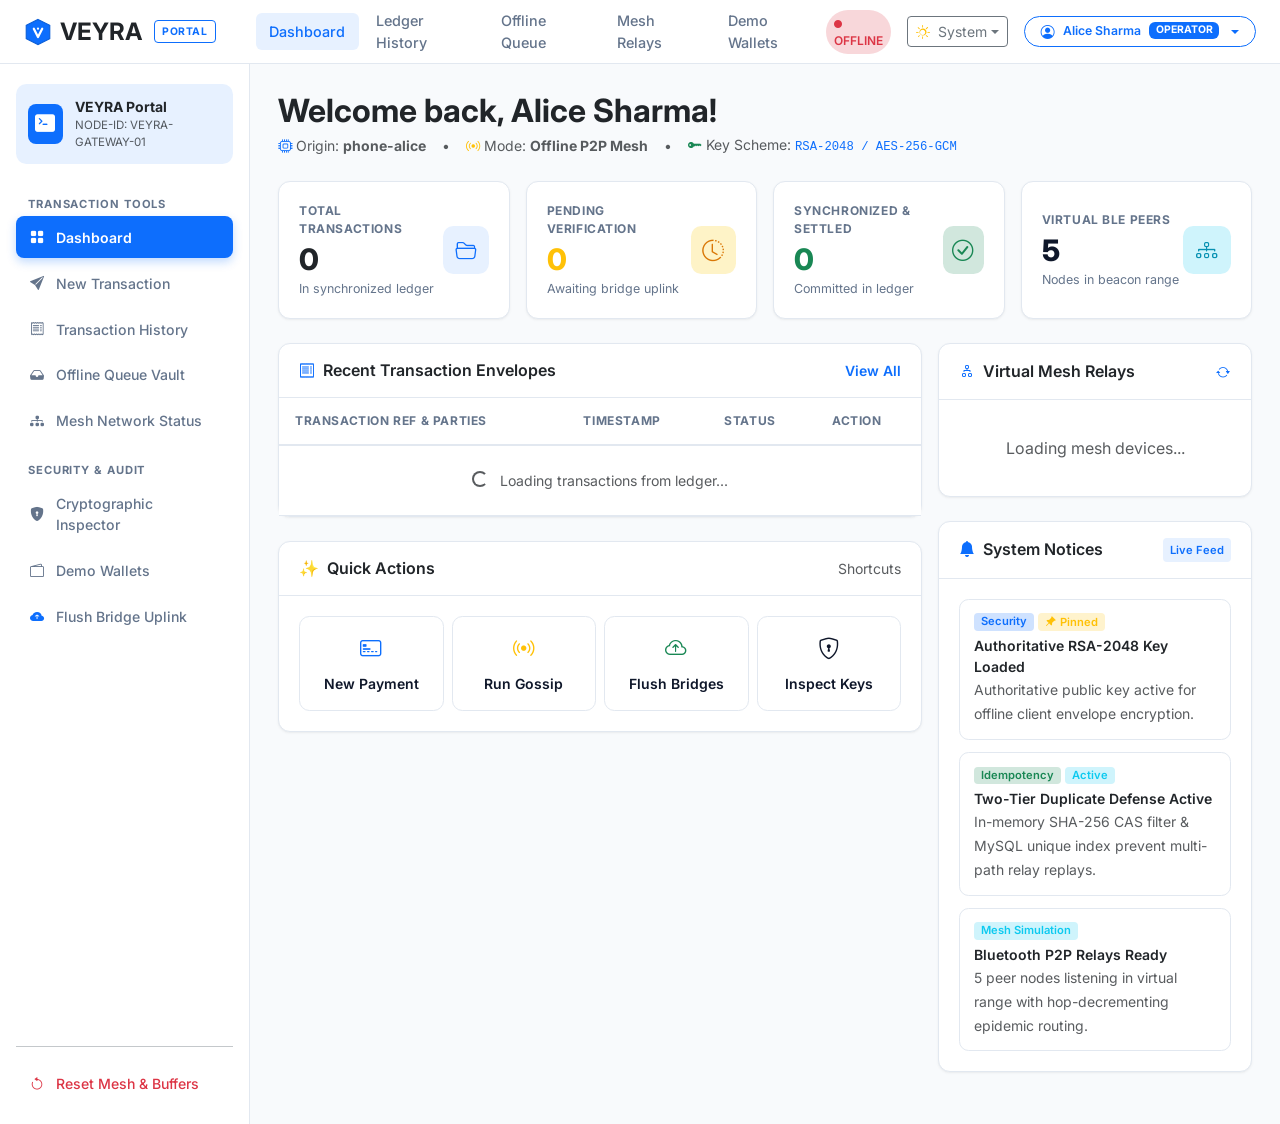
==== backend-php/public/index.html @ b0665f52 "refactor: remove extensive code comments across backend services and models" ====
<!DOCTYPE html>
<html lang="en" data-bs-theme="light">
<head>
  <meta charset="UTF-8">
  <meta name="viewport" content="width=device-width, initial-scale=1.0">
  <title>VEYRA — Secure Transactions. Resilient Networks.</title>
  <meta name="description" content="Offline-capable transaction messaging, Bluetooth Low Energy mesh routing, and cryptographic verification dashboard.">

  
  <link rel="preconnect" href="https://fonts.googleapis.com">
  <link rel="preconnect" href="https://fonts.gstatic.com" crossorigin>
  <link href="https://fonts.googleapis.com/css2?family=Inter:wght@400;500;600;700;800&family=JetBrains+Mono:wght@400;500;600&display=swap" rel="stylesheet">

  
  <link href="https://cdn.jsdelivr.net/npm/bootstrap@5.3.3/dist/css/bootstrap.min.css" rel="stylesheet">
  <link rel="stylesheet" href="https://cdn.jsdelivr.net/npm/bootstrap-icons@1.11.3/font/bootstrap-icons.min.css">

  
  <link rel="stylesheet" href="css/dashboard.css">
</head>
<body>

  <header class="veyra-navbar">
    <div class="d-flex align-items-center gap-3">
      
      <button class="btn btn-sm btn-outline-secondary d-lg-none" id="sidebarToggleBtn" aria-label="Toggle navigation">
        <i class="bi bi-list fs-5"></i>
      </button>

      
      <a class="navbar-brand d-flex align-items-center gap-2 text-decoration-none" href="#" onclick="VeyraApp.switchView('dashboard'); return false;">
        <svg width="28" height="28" viewBox="0 0 100 100" fill="none" xmlns="http://www.w3.org/2000/svg">
          <polygon points="50,5 92,26 92,74 50,95 8,74 8,26" fill="#0d6efd" stroke="#0b5ed7" stroke-width="4"/>
          <path d="M35 38L50 68L65 38" stroke="#ffffff" stroke-width="8" stroke-linecap="round" stroke-linejoin="round"/>
          <circle cx="50" cy="38" r="4" fill="#ffffff"/>
        </svg>
        <span class="fs-4 fw-bold text-body tracking-tight">VEYRA</span>
        <span class="brand-portal-badge ms-1">PORTAL</span>
      </a>

      
      <nav class="d-none d-md-flex align-items-center gap-1 ms-4">
        <a href="#" class="veyra-nav-link active" data-view-target="dashboard">Dashboard</a>
        <a href="#" class="veyra-nav-link" data-view-target="transactions">Ledger History</a>
        <a href="#" class="veyra-nav-link" data-view-target="queue">Offline Queue</a>
        <a href="#" class="veyra-nav-link" data-view-target="mesh">Mesh Relays</a>
        <a href="#" class="veyra-nav-link" data-view-target="wallets">Demo Wallets</a>
      </nav>
    </div>

    
    <div class="d-flex align-items-center gap-3">
      <span id="topbarHealthBadge" class="badge-soft-success px-2 py-1 rounded-pill small">
        <i class="bi bi-circle-fill me-1" style="font-size:0.5rem"></i> HEALTHY
      </span>

      
      <div class="dropdown">
        <button class="btn btn-sm btn-outline-secondary dropdown-toggle d-flex align-items-center" type="button" id="themeDropdownBtn" data-bs-toggle="dropdown" aria-expanded="false">
          <i class="bi bi-circle-half me-2" id="themeCurrentIcon"></i>
          <span id="themeCurrentText">Theme</span>
        </button>
        <ul class="dropdown-menu dropdown-menu-end shadow-sm" aria-labelledby="themeDropdownBtn">
          <li>
            <button class="dropdown-item d-flex align-items-center justify-content-between" data-theme-value="light">
              <span><i class="bi bi-sun-fill text-warning me-2"></i>Light</span>
              <i class="bi bi-check2 theme-check d-none text-primary"></i>
            </button>
          </li>
          <li>
            <button class="dropdown-item d-flex align-items-center justify-content-between" data-theme-value="dark">
              <span><i class="bi bi-moon-stars-fill text-primary me-2"></i>Dark</span>
              <i class="bi bi-check2 theme-check d-none text-primary"></i>
            </button>
          </li>
          <li>
            <button class="dropdown-item d-flex align-items-center justify-content-between" data-theme-value="system">
              <span><i class="bi bi-circle-half text-secondary me-2"></i>System</span>
              <i class="bi bi-check2 theme-check d-none text-primary"></i>
            </button>
          </li>
        </ul>
      </div>

      
      <div class="dropdown">
        <button class="btn btn-sm btn-outline-primary dropdown-toggle d-flex align-items-center gap-2 rounded-pill px-3 py-1" type="button" id="operatorDropdownBtn" data-bs-toggle="dropdown" aria-expanded="false">
          <i class="bi bi-person-circle"></i>
          <span class="fw-semibold small">Alice Sharma</span>
          <span class="badge bg-primary text-white" style="font-size:0.65rem">OPERATOR</span>
        </button>
        <ul class="dropdown-menu dropdown-menu-end shadow-sm" aria-labelledby="operatorDropdownBtn">
          <li><h6 class="dropdown-header">Active Terminal</h6></li>
          <li><span class="dropdown-item-text small text-muted font-monospace">Node: phone-alice</span></li>
          <li><span class="dropdown-item-text small text-muted">VPA: alice@demo</span></li>
          <li><hr class="dropdown-divider"></li>
          <li><a class="dropdown-item" href="#" data-view-target="wallets"><i class="bi bi-wallet2 me-2"></i>Manage Wallets</a></li>
          <li><a class="dropdown-item" href="#" data-view-target="crypto"><i class="bi bi-shield-check me-2"></i>Key Infrastructure</a></li>
        </ul>
      </div>
    </div>
  </header>

  
  <div class="sidebar-backdrop" id="sidebarBackdrop"></div>

  
  <div class="d-flex flex-grow-1">

    <aside class="veyra-sidebar" id="veyraSidebar">
      <div>
        
        <div class="sidebar-profile-widget">
          <div class="sidebar-profile-icon">
            <i class="bi bi-terminal-fill"></i>
          </div>
          <div>
            <div class="fw-bold text-body small">VEYRA Portal</div>
            <div class="text-muted" style="font-size: 0.72rem;">NODE-ID: VEYRA-GATEWAY-01</div>
          </div>
        </div>

        
        <div class="sidebar-heading">TRANSACTION TOOLS</div>
        <ul class="sidebar-menu">
          <li class="sidebar-item">
            <a href="#" class="sidebar-link active" data-view-target="dashboard">
              <i class="bi bi-grid-fill"></i> Dashboard
            </a>
          </li>
          <li class="sidebar-item">
            <a href="#" class="sidebar-link" data-bs-toggle="modal" data-bs-target="#newTransactionModal">
              <i class="bi bi-send-fill"></i> New Transaction
            </a>
          </li>
          <li class="sidebar-item">
            <a href="#" class="sidebar-link" data-view-target="transactions">
              <i class="bi bi-receipt"></i> Transaction History
            </a>
          </li>
          <li class="sidebar-item">
            <a href="#" class="sidebar-link" data-view-target="queue">
              <i class="bi bi-inbox-fill"></i> Offline Queue Vault
            </a>
          </li>
          <li class="sidebar-item">
            <a href="#" class="sidebar-link" data-view-target="mesh">
              <i class="bi bi-diagram-3-fill"></i> Mesh Network Status
            </a>
          </li>
        </ul>

        
        <div class="sidebar-heading">SECURITY &amp; AUDIT</div>
        <ul class="sidebar-menu">
          <li class="sidebar-item">
            <a href="#" class="sidebar-link" data-view-target="crypto">
              <i class="bi bi-shield-lock-fill"></i> Cryptographic Inspector
            </a>
          </li>
          <li class="sidebar-item">
            <a href="#" class="sidebar-link" data-view-target="wallets">
              <i class="bi bi-wallet2"></i> Demo Wallets
            </a>
          </li>
          <li class="sidebar-item">
            <a href="#" class="sidebar-link" onclick="VeyraApp.triggerBridgeSync(); return false;">
              <i class="bi bi-cloud-arrow-up-fill text-primary"></i> Flush Bridge Uplink
            </a>
          </li>
        </ul>
      </div>

      
      <div class="pt-3 border-top border-secondary-subtle">
        <a href="#" class="sidebar-link text-danger" id="sidebarResetMesh">
          <i class="bi bi-arrow-counterclockwise text-danger"></i> Reset Mesh &amp; Buffers
        </a>
      </div>
    </aside>

    <main class="veyra-main-content">

      <div class="view-pane" id="view-dashboard">

        
        <div class="mb-4">
          <h2 class="fw-bold tracking-tight mb-1 text-body">Welcome back, Alice Sharma!</h2>
          <div class="d-flex flex-wrap align-items-center gap-3 text-muted small">
            <span><i class="bi bi-cpu text-primary me-1"></i>Origin: <strong>phone-alice</strong></span>
            <span>&bull;</span>
            <span><i class="bi bi-broadcast text-warning me-1"></i>Mode: <strong>Offline P2P Mesh</strong></span>
            <span>&bull;</span>
            <span><i class="bi bi-key-fill text-success me-1"></i>Key Scheme: <code class="text-primary">RSA-2048 / AES-256-GCM</code></span>
          </div>
        </div>

        
        <div class="row g-3 mb-4">
          
          <div class="col-xl-3 col-sm-6">
            <div class="metric-card">
              <div>
                <div class="metric-label">TOTAL TRANSACTIONS</div>
                <div class="metric-value text-body" id="metricTotalTxs">0</div>
                <div class="metric-subtext">In synchronized ledger</div>
              </div>
              <div class="metric-icon-box icon-blue">
                <i class="bi bi-folder2-open"></i>
              </div>
            </div>
          </div>

          
          <div class="col-xl-3 col-sm-6">
            <div class="metric-card">
              <div>
                <div class="metric-label">PENDING VERIFICATION</div>
                <div class="metric-value text-warning" id="metricPendingTxs">0</div>
                <div class="metric-subtext">Awaiting bridge uplink</div>
              </div>
              <div class="metric-icon-box icon-amber">
                <i class="bi bi-clock-history"></i>
              </div>
            </div>
          </div>

          
          <div class="col-xl-3 col-sm-6">
            <div class="metric-card">
              <div>
                <div class="metric-label">SYNCHRONIZED &amp; SETTLED</div>
                <div class="metric-value text-success" id="metricSettledTxs">0</div>
                <div class="metric-subtext">Committed in ledger</div>
              </div>
              <div class="metric-icon-box icon-green">
                <i class="bi bi-check-circle"></i>
              </div>
            </div>
          </div>

          
          <div class="col-xl-3 col-sm-6">
            <div class="metric-card">
              <div>
                <div class="metric-label">VIRTUAL BLE PEERS</div>
                <div class="metric-value text-cyan" id="metricMeshPeers">5</div>
                <div class="metric-subtext">Nodes in beacon range</div>
              </div>
              <div class="metric-icon-box icon-cyan">
                <i class="bi bi-diagram-3"></i>
              </div>
            </div>
          </div>
        </div>

        
        <div class="row g-3">

          
          <div class="col-lg-8">
            
            <div class="card-veyra">
              <div class="card-veyra-header">
                <h5 class="card-veyra-title text-body">
                  <i class="bi bi-receipt text-primary"></i> Recent Transaction Envelopes
                </h5>
                <a href="#" class="small text-decoration-none fw-semibold" data-view-target="transactions">View All</a>
              </div>
              <div class="table-responsive">
                <table class="table table-veyra table-hover align-middle mb-0">
                  <thead>
                    <tr>
                      <th>TRANSACTION REF &amp; PARTIES</th>
                      <th>TIMESTAMP</th>
                      <th>STATUS</th>
                      <th>ACTION</th>
                    </tr>
                  </thead>
                  <tbody id="recentTransactionsBody">
                    <tr>
                      <td colspan="4" class="text-center text-muted py-4">
                        <span class="spinner-border spinner-border-sm me-2"></span> Loading transactions from ledger...
                      </td>
                    </tr>
                  </tbody>
                </table>
              </div>
            </div>

            
            <div class="card-veyra">
              <div class="card-veyra-header">
                <h5 class="card-veyra-title text-body">
                  <span class="text-warning">✨</span> Quick Actions
                </h5>
                <span class="text-muted small">Shortcuts</span>
              </div>
              <div class="card-veyra-body">
                <div class="row g-2">
                  <div class="col-6 col-sm-3">
                    <button class="action-shortcut-btn" id="actionNewPayment">
                      <i class="bi bi-credit-card-2-front text-primary"></i>
                      <span class="small fw-semibold">New Payment</span>
                    </button>
                  </div>
                  <div class="col-6 col-sm-3">
                    <button class="action-shortcut-btn" id="actionRunGossip">
                      <i class="bi bi-broadcast text-warning"></i>
                      <span class="small fw-semibold">Run Gossip</span>
                    </button>
                  </div>
                  <div class="col-6 col-sm-3">
                    <button class="action-shortcut-btn" id="actionFlushBridges">
                      <i class="bi bi-cloud-arrow-up text-success"></i>
                      <span class="small fw-semibold">Flush Bridges</span>
                    </button>
                  </div>
                  <div class="col-6 col-sm-3">
                    <button class="action-shortcut-btn" id="actionInspectKeys">
                      <i class="bi bi-shield-lock text-cyan"></i>
                      <span class="small fw-semibold">Inspect Keys</span>
                    </button>
                  </div>
                </div>
              </div>
            </div>
          </div>

          
          <div class="col-lg-4">
            
            <div class="card-veyra">
              <div class="card-veyra-header">
                <h5 class="card-veyra-title text-body">
                  <i class="bi bi-diagram-2 text-primary"></i> Virtual Mesh Relays
                </h5>
                <button class="btn btn-sm btn-link text-decoration-none p-0" onclick="VeyraApp.loadMesh()">
                  <i class="bi bi-arrow-repeat"></i>
                </button>
              </div>
              <div class="card-veyra-body" id="meshNodesContainer">
                <div class="text-center text-muted py-3">Loading mesh devices...</div>
              </div>
            </div>

            
            <div class="card-veyra">
              <div class="card-veyra-header">
                <h5 class="card-veyra-title text-body">
                  <i class="bi bi-bell-fill text-primary"></i> System Notices
                </h5>
                <span class="badge-soft-primary notice-badge">Live Feed</span>
              </div>
              <div class="card-veyra-body">
                <div class="notice-item">
                  <div class="d-flex gap-1 mb-1">
                    <span class="badge bg-primary-subtle text-primary notice-badge">Security</span>
                    <span class="badge bg-warning-subtle text-warning notice-badge"><i class="bi bi-pin-angle-fill me-1"></i>Pinned</span>
                  </div>
                  <div class="fw-semibold small text-body">Authoritative RSA-2048 Key Loaded</div>
                  <small class="text-muted">Authoritative public key active for offline client envelope encryption.</small>
                </div>

                <div class="notice-item">
                  <div class="d-flex gap-1 mb-1">
                    <span class="badge bg-success-subtle text-success notice-badge">Idempotency</span>
                    <span class="badge bg-info-subtle text-info notice-badge">Active</span>
                  </div>
                  <div class="fw-semibold small text-body">Two-Tier Duplicate Defense Active</div>
                  <small class="text-muted">In-memory SHA-256 CAS filter &amp; MySQL unique index prevent multi-path relay replays.</small>
                </div>

                <div class="notice-item mb-0">
                  <div class="d-flex gap-1 mb-1">
                    <span class="badge bg-info-subtle text-info notice-badge">Mesh Simulation</span>
                  </div>
                  <div class="fw-semibold small text-body">Bluetooth P2P Relays Ready</div>
                  <small class="text-muted">5 peer nodes listening in virtual range with hop-decrementing epidemic routing.</small>
                </div>
              </div>
            </div>
          </div>

        </div>
      </div>

      <div class="view-pane d-none" id="view-transactions">
        <div class="d-flex justify-content-between align-items-center mb-4">
          <div>
            <h3 class="fw-bold text-body mb-1">Authoritative Transaction Ledger</h3>
            <p class="text-muted small mb-0">Persistent transaction records settled or queued via MySQL database.</p>
          </div>
          <button class="btn btn-sm btn-outline-primary" onclick="VeyraApp.loadTransactions()">
            <i class="bi bi-arrow-repeat me-1"></i> Refresh Ledger
          </button>
        </div>

        <div class="card-veyra">
          <div class="table-responsive">
            <table class="table table-veyra table-hover align-middle mb-0">
              <thead>
                <tr>
                  <th>REFERENCE</th>
                  <th>SENDER</th>
                  <th>BENEFICIARY</th>
                  <th>AMOUNT</th>
                  <th>STATUS</th>
                  <th>HOP COUNT</th>
                  <th>TIMESTAMP</th>
                  <th>DETAILS</th>
                </tr>
              </thead>
              <tbody id="fullTransactionsBody">
                <tr><td colspan="8" class="text-center text-muted py-4">Loading ledger transactions...</td></tr>
              </tbody>
            </table>
          </div>
        </div>
      </div>

      <div class="view-pane d-none" id="view-queue">
        <div class="d-flex justify-content-between align-items-center mb-4">
          <div>
            <h3 class="fw-bold text-body mb-1">Store-and-Forward Outbox Vault</h3>
            <p class="text-muted small mb-0">Encrypted payment envelopes buffered locally awaiting bridge connectivity.</p>
          </div>
          <button class="btn btn-sm btn-primary" onclick="VeyraApp.triggerBridgeSync()">
            <i class="bi bi-cloud-arrow-up-fill me-1"></i> Flush Queue to Bridge
          </button>
        </div>

        <div class="card-veyra">
          <div class="card-veyra-body">
            <div class="table-responsive">
              <table class="table table-veyra table-hover align-middle mb-0">
                <thead>
                  <tr>
                    <th>PACKET ID</th>
                    <th>COUNTERPARTIES</th>
                    <th>AMOUNT</th>
                    <th>HOLDER NODE</th>
                    <th>REMAINING TTL</th>
                    <th>STATUS</th>
                  </tr>
                </thead>
                <tbody id="queueTableBody">
                  <tr><td colspan="6" class="text-center text-muted py-4">Loading offline queue...</td></tr>
                </tbody>
              </table>
            </div>
          </div>
        </div>
      </div>

      <div class="view-pane d-none" id="view-mesh">
        <div class="d-flex justify-content-between align-items-center mb-4">
          <div>
            <h3 class="fw-bold text-body mb-1">Bluetooth Low Energy Mesh Topology</h3>
            <p class="text-muted small mb-0">Simulated mobile peer nodes routing packets across localized ranges.</p>
          </div>
          <div class="d-flex gap-2">
            <button class="btn btn-sm btn-primary" onclick="VeyraApp.triggerGossip()">
              <i class="bi bi-broadcast me-1"></i> Advance Gossip Round
            </button>
            <button class="btn btn-sm btn-outline-danger" onclick="VeyraApp.triggerBridgeSync()">
              <i class="bi bi-cloud-arrow-up me-1"></i> Bridge Flush
            </button>
          </div>
        </div>

        <div class="row g-3">
          <div class="col-md-4">
            <div class="card-veyra p-3">
              <div class="d-flex align-items-center gap-2 mb-2">
                <i class="bi bi-phone text-primary fs-4"></i>
                <div>
                  <h6 class="mb-0 fw-bold">phone-alice (Origin)</h6>
                  <small class="text-muted">Status: Offline Sender Node</small>
                </div>
              </div>
              <div class="small text-muted">Holds initial composed transactions. Battery: 94%.</div>
            </div>
          </div>

          <div class="col-md-4">
            <div class="card-veyra p-3">
              <div class="d-flex align-items-center gap-2 mb-2">
                <i class="bi bi-phone text-warning fs-4"></i>
                <div>
                  <h6 class="mb-0 fw-bold">phone-stranger (Relays 1-3)</h6>
                  <small class="text-muted">Status: P2P Hop Carriers</small>
                </div>
              </div>
              <div class="small text-muted">Carries opaque AES-GCM ciphertext without key access.</div>
            </div>
          </div>

          <div class="col-md-4">
            <div class="card-veyra p-3 border-primary">
              <div class="d-flex align-items-center gap-2 mb-2">
                <i class="bi bi-router-fill text-success fs-4"></i>
                <div>
                  <h6 class="mb-0 fw-bold">phone-bridge (Gateway)</h6>
                  <small class="text-success"><i class="bi bi-wifi me-1"></i>4G Uplink Connected</small>
                </div>
              </div>
              <div class="small text-muted">Uploads buffered packets to PHP API / Java verifier.</div>
            </div>
          </div>
        </div>
      </div>

      <div class="view-pane d-none" id="view-wallets">
        <div class="d-flex justify-content-between align-items-center mb-4">
          <div>
            <h3 class="fw-bold text-body mb-1">Synthetic Demo Wallets</h3>
            <p class="text-muted small mb-0">Persistent account balances synchronized between MySQL and Java memory.</p>
          </div>
          <button class="btn btn-sm btn-outline-primary" onclick="VeyraApp.loadAccounts()">
            <i class="bi bi-arrow-repeat me-1"></i> Refresh Balances
          </button>
        </div>

        <div class="card-veyra">
          <div class="table-responsive">
            <table class="table table-veyra table-hover align-middle mb-0">
              <thead>
                <tr>
                  <th>PARTICIPANT</th>
                  <th>VPA ADDRESS</th>
                  <th>ACCOUNT NUMBER</th>
                  <th>AVAILABLE BALANCE</th>
                  <th>WALLET STATUS</th>
                  <th>VERSION (LOCK)</th>
                </tr>
              </thead>
              <tbody id="walletsTableBody">
                <tr><td colspan="6" class="text-center text-muted py-4">Loading accounts...</td></tr>
              </tbody>
            </table>
          </div>
        </div>
      </div>

      <div class="view-pane d-none" id="view-crypto">
        <div class="mb-4">
          <h3 class="fw-bold text-body mb-1">Cryptographic &amp; Idempotency Architecture</h3>
          <p class="text-muted small mb-0">Public Key Infrastructure (PKI) and authenticated tamper-detection verification.</p>
        </div>

        <div class="row g-3">
          <div class="col-lg-6">
            <div class="card-veyra">
              <div class="card-veyra-header">
                <h5 class="card-veyra-title text-body"><i class="bi bi-key-fill text-warning"></i> Authoritative RSA-2048 Public Key</h5>
              </div>
              <div class="card-veyra-body">
                <p class="text-muted small">
                  The server's RSA-2048 public key is provided to offline mobile clients to wrap the ephemeral AES-256 session key.
                </p>
                <div class="code-preview" id="cryptoPublicKeyDisplay" style="max-height: 180px; overflow-y: auto;">
                  Loading public key PEM...
                </div>
              </div>
            </div>
          </div>

          <div class="col-lg-6">
            <div class="card-veyra">
              <div class="card-veyra-header">
                <h5 class="card-veyra-title text-body"><i class="bi bi-shield-x text-danger"></i> MITM Tamper Detection Test</h5>
              </div>
              <div class="card-veyra-body">
                <p class="text-muted small">
                  Test the AES-256-GCM authenticated cipher. If an intermediary adversary flips a bit in the mesh, the GCM auth tag check throws a TagMismatch exception.
                </p>
                <button class="btn btn-outline-danger w-100" id="btnTamperTest">
                  <i class="bi bi-radioactive me-2"></i>Simulate Man-in-the-Middle Bit Flip
                </button>
                <div id="tamperResultBox" class="d-none"></div>
              </div>
            </div>
          </div>
        </div>
      </div>

    </main>
  </div>

  
  <div class="toast-container position-fixed bottom-0 end-0 p-3" id="toastContainer" style="z-index: 1090;"></div>

  <div class="modal fade" id="newTransactionModal" tabindex="-1" aria-labelledby="newTransactionModalLabel" aria-hidden="true">
    <div class="modal-dialog modal-dialog-centered">
      <div class="modal-content card-veyra border-0">
        <div class="modal-header border-bottom border-secondary-subtle">
          <h5 class="modal-title fw-bold text-body" id="newTransactionModalLabel">
            <i class="bi bi-send text-primary me-2"></i>Compose Offline Transaction
          </h5>
          <button type="button" class="btn-close" data-bs-dismiss="modal" aria-label="Close"></button>
        </div>
        <form id="modalPaymentForm">
          <div class="modal-body">
            <div class="mb-3">
              <label class="form-label small fw-semibold" for="modalTxSender">Sender Wallet (Paying Device)</label>
              <select class="form-select" id="modalTxSender" required>
                <option value="">Loading demo accounts...</option>
              </select>
            </div>

            <div class="mb-3">
              <label class="form-label small fw-semibold" for="modalTxReceiver">Recipient Wallet (Beneficiary)</label>
              <select class="form-select" id="modalTxReceiver" required>
                <option value="">Loading demo accounts...</option>
              </select>
            </div>

            <div class="row g-2 mb-3">
              <div class="col-7">
                <label class="form-label small fw-semibold" for="modalTxAmount">Amount (₹ INR)</label>
                <div class="input-group">
                  <span class="input-group-text bg-body-tertiary">₹</span>
                  <input type="number" step="0.01" min="1" max="10000" class="form-control" id="modalTxAmount" placeholder="e.g. 250" required>
                </div>
              </div>
              <div class="col-5">
                <label class="form-label small fw-semibold" for="modalTxPin">PIN (Demo: 1234)</label>
                <input type="password" maxlength="6" class="form-control" id="modalTxPin" value="1234" required>
              </div>
            </div>

            <div class="mb-3">
              <label class="form-label small fw-semibold d-flex justify-content-between" for="txTtl">
                <span>Hop Budget (TTL):</span>
                <strong class="text-primary" id="txTtlDisplay">5 hops</strong>
              </label>
              <input type="range" class="form-range" id="txTtl" min="1" max="10" value="5">
            </div>

            <div class="alert alert-secondary py-2 small mb-0">
              <i class="bi bi-info-circle me-1 text-primary"></i>
              Payment will be sealed into an AES-256-GCM envelope and injected into virtual node <code>phone-alice</code>.
            </div>
          </div>
          <div class="modal-footer border-top border-secondary-subtle">
            <button type="button" class="btn btn-sm btn-secondary" data-bs-dismiss="modal">Cancel</button>
            <button type="submit" class="btn btn-sm btn-primary">
              <i class="bi bi-lock-fill me-1"></i> Sign, Encrypt &amp; Inject
            </button>
          </div>
        </form>
      </div>
    </div>
  </div>

  <div class="modal fade" id="txDetailsModal" tabindex="-1" aria-labelledby="txDetailsModalLabel" aria-hidden="true">
    <div class="modal-dialog modal-dialog-centered">
      <div class="modal-content card-veyra border-0">
        <div class="modal-header border-bottom border-secondary-subtle">
          <h5 class="modal-title fw-bold text-body" id="txDetailsModalLabel">
            <i class="bi bi-receipt-cutoff text-primary me-2"></i>Envelope Details
          </h5>
          <button type="button" class="btn-close" data-bs-dismiss="modal" aria-label="Close"></button>
        </div>
        <div class="modal-body small">
          <div class="d-flex justify-content-between mb-2">
            <span class="text-muted">Transaction Reference:</span>
            <strong class="font-monospace" id="dtlTxRef">--</strong>
          </div>
          <div class="d-flex justify-content-between mb-2">
            <span class="text-muted">Status:</span>
            <span id="dtlTxStatus">--</span>
          </div>
          <div class="d-flex justify-content-between mb-2">
            <span class="text-muted">Sender Wallet:</span>
            <span class="fw-semibold" id="dtlSender">--</span>
          </div>
          <div class="d-flex justify-content-between mb-2">
            <span class="text-muted">Recipient Wallet:</span>
            <span class="fw-semibold" id="dtlReceiver">--</span>
          </div>
          <div class="d-flex justify-content-between mb-2">
            <span class="text-muted">Amount:</span>
            <strong class="text-primary fs-6" id="dtlAmount">--</strong>
          </div>
          <hr class="my-2 border-secondary-subtle">
          <div class="mb-2">
            <span class="text-muted d-block mb-1">Pre-Decryption SHA-256 Hash:</span>
            <div class="code-preview p-2" id="dtlPacketHash">--</div>
          </div>
          <div class="d-flex justify-content-between mb-2">
            <span class="text-muted">Nonce:</span>
            <span class="font-monospace" id="dtlNonce">--</span>
          </div>
          <div class="d-flex justify-content-between mb-2">
            <span class="text-muted">Mesh Hops Recorded:</span>
            <span class="badge bg-secondary" id="dtlHopCount">--</span>
          </div>
          <div class="d-flex justify-content-between mb-2">
            <span class="text-muted">Ingestion Bridge:</span>
            <span id="dtlBridge">--</span>
          </div>
          <div class="d-flex justify-content-between mb-2">
            <span class="text-muted">Created Timestamp:</span>
            <span id="dtlCreated">--</span>
          </div>
          <div class="d-flex justify-content-between">
            <span class="text-muted">Settled Timestamp:</span>
            <span id="dtlSettled">--</span>
          </div>
        </div>
        <div class="modal-footer border-top border-secondary-subtle">
          <button type="button" class="btn btn-sm btn-secondary" data-bs-dismiss="modal">Close</button>
        </div>
      </div>
    </div>
  </div>

  
  <script src="https://cdn.jsdelivr.net/npm/bootstrap@5.3.3/dist/js/bootstrap.bundle.min.js"></script>
  
  <script src="js/theme.js"></script>
  <script src="js/api.js"></script>
  <script src="js/app.js"></script>
</body>
</html>
---- backend-php/public/css/dashboard.css ----
:root {
  --veyra-primary: #0d6efd;
  --veyra-primary-hover: #0b5ed7;
  --veyra-primary-subtle: #e7f1ff;
  --veyra-success: #198754;
  --veyra-success-subtle: #d1e7dd;
  --veyra-warning: #d97706;
  --veyra-warning-subtle: #fef3c7;
  --veyra-danger: #dc3545;
  --veyra-danger-subtle: #f8d7da;
  --veyra-info: #0891b2;
  --veyra-info-subtle: #cff4fc;

  --veyra-font-sans: 'Inter', -apple-system, BlinkMacSystemFont, "Segoe UI", Roboto, sans-serif;
  --veyra-font-mono: 'JetBrains Mono', SFMono-Regular, Menlo, Monaco, Consolas, monospace;

  --veyra-sidebar-width: 250px;
  --veyra-topbar-height: 64px;
}


[data-bs-theme="light"] {
  --veyra-body-bg: #f8fafc;
  --veyra-card-bg: #ffffff;
  --veyra-card-border: #e2e8f0;
  --veyra-text-main: #0f172a;
  --veyra-text-muted: #64748b;
  --veyra-sidebar-bg: #ffffff;
  --veyra-sidebar-border: #e2e8f0;
  --veyra-topbar-bg: #ffffff;
  --veyra-topbar-border: #e2e8f0;
  --veyra-card-shadow: 0 1px 3px 0 rgba(0, 0, 0, 0.05), 0 1px 2px -1px rgba(0, 0, 0, 0.05);
  --veyra-card-hover-shadow: 0 4px 6px -1px rgba(0, 0, 0, 0.07), 0 2px 4px -2px rgba(0, 0, 0, 0.05);
  --veyra-code-bg: #f1f5f9;
}


[data-bs-theme="dark"] {
  --veyra-body-bg: #0b132b;
  --veyra-card-bg: #1c2541;
  --veyra-card-border: #2e3a59;
  --veyra-text-main: #f8fafc;
  --veyra-text-muted: #94a3b8;
  --veyra-sidebar-bg: #111a33;
  --veyra-sidebar-border: #232f4e;
  --veyra-topbar-bg: #111a33;
  --veyra-topbar-border: #232f4e;
  --veyra-primary-subtle: rgba(13, 110, 253, 0.18);
  --veyra-success-subtle: rgba(25, 135, 84, 0.2);
  --veyra-warning-subtle: rgba(217, 119, 6, 0.2);
  --veyra-danger-subtle: rgba(220, 53, 69, 0.2);
  --veyra-info-subtle: rgba(8, 145, 178, 0.2);
  --veyra-card-shadow: 0 4px 6px -1px rgba(0, 0, 0, 0.3), 0 2px 4px -2px rgba(0, 0, 0, 0.2);
  --veyra-card-hover-shadow: 0 10px 15px -3px rgba(0, 0, 0, 0.4), 0 4px 6px -4px rgba(0, 0, 0, 0.3);
  --veyra-code-bg: #070c18;
}


body {
  font-family: var(--veyra-font-sans);
  background-color: var(--veyra-body-bg);
  color: var(--veyra-text-main);
  min-height: 100vh;
  margin: 0;
  display: flex;
  flex-direction: column;
  transition: background-color 0.2s ease, color 0.2s ease;
}


.veyra-navbar {
  height: var(--veyra-topbar-height);
  background-color: var(--veyra-topbar-bg);
  border-bottom: 1px solid var(--veyra-topbar-border);
  position: sticky;
  top: 0;
  z-index: 1020;
  padding: 0 1.5rem;
  display: flex;
  align-items: center;
  justify-content: space-between;
}

.brand-portal-badge {
  font-size: 0.65rem;
  font-weight: 700;
  letter-spacing: 0.05em;
  padding: 0.2rem 0.45rem;
  border-radius: 4px;
  color: var(--veyra-primary);
  border: 1px solid var(--veyra-primary);
  text-transform: uppercase;
}


.veyra-nav-link {
  color: var(--veyra-text-muted);
  font-size: 0.9rem;
  font-weight: 500;
  text-decoration: none;
  padding: 0.5rem 0.85rem;
  border-radius: 6px;
  transition: all 0.15s ease;
}

.veyra-nav-link:hover, .veyra-nav-link.active {
  color: var(--veyra-primary);
  background-color: var(--veyra-primary-subtle);
}


.veyra-sidebar {
  width: var(--veyra-sidebar-width);
  background-color: var(--veyra-sidebar-bg);
  border-right: 1px solid var(--veyra-sidebar-border);
  flex-shrink: 0;
  min-height: calc(100vh - var(--veyra-topbar-height));
  padding: 1.25rem 1rem;
  display: flex;
  flex-direction: column;
  justify-content: space-between;
}

.sidebar-profile-widget {
  display: flex;
  align-items: center;
  gap: 0.75rem;
  padding: 0.75rem;
  margin-bottom: 1.5rem;
  background-color: var(--veyra-primary-subtle);
  border-radius: 0.65rem;
}

.sidebar-profile-icon {
  width: 40px;
  height: 40px;
  border-radius: 0.5rem;
  background-color: var(--veyra-primary);
  color: #ffffff;
  display: flex;
  align-items: center;
  justify-content: center;
  font-size: 1.25rem;
}

.sidebar-heading {
  font-size: 0.7rem;
  font-weight: 700;
  text-transform: uppercase;
  letter-spacing: 0.08em;
  color: var(--veyra-text-muted);
  padding: 0.5rem 0.75rem 0.25rem;
  margin-top: 0.75rem;
}

.sidebar-menu {
  list-style: none;
  padding: 0;
  margin: 0;
}

.sidebar-item {
  margin-bottom: 0.25rem;
}

.sidebar-link {
  display: flex;
  align-items: center;
  gap: 0.75rem;
  padding: 0.65rem 0.85rem;
  font-size: 0.88rem;
  font-weight: 500;
  color: var(--veyra-text-muted);
  text-decoration: none;
  border-radius: 0.5rem;
  transition: all 0.15s ease;
}

.sidebar-link:hover {
  color: var(--veyra-text-main);
  background-color: rgba(148, 163, 184, 0.12);
}

.sidebar-link.active {
  color: #ffffff !important;
  background-color: var(--veyra-primary) !important;
  font-weight: 600;
  box-shadow: 0 4px 10px rgba(13, 110, 253, 0.25);
}

.sidebar-link.active i {
  color: #ffffff;
}


.veyra-main-content {
  flex-grow: 1;
  padding: 1.75rem;
  overflow-y: auto;
}


.card-veyra {
  background-color: var(--veyra-card-bg);
  border: 1px solid var(--veyra-card-border);
  border-radius: 0.75rem;
  box-shadow: var(--veyra-card-shadow);
  transition: box-shadow 0.2s ease, border-color 0.2s ease;
  margin-bottom: 1.5rem;
}

.card-veyra:hover {
  box-shadow: var(--veyra-card-hover-shadow);
}

.card-veyra-header {
  padding: 1rem 1.25rem;
  border-bottom: 1px solid var(--veyra-card-border);
  display: flex;
  align-items: center;
  justify-content: space-between;
}

.card-veyra-title {
  font-size: 1rem;
  font-weight: 600;
  margin: 0;
  display: flex;
  align-items: center;
  gap: 0.5rem;
}

.card-veyra-body {
  padding: 1.25rem;
}


.metric-card {
  background-color: var(--veyra-card-bg);
  border: 1px solid var(--veyra-card-border);
  border-radius: 0.75rem;
  box-shadow: var(--veyra-card-shadow);
  padding: 1.25rem;
  display: flex;
  align-items: center;
  justify-content: space-between;
  height: 100%;
}

.metric-label {
  font-size: 0.75rem;
  font-weight: 700;
  text-transform: uppercase;
  letter-spacing: 0.05em;
  color: var(--veyra-text-muted);
}

.metric-value {
  font-size: 1.85rem;
  font-weight: 800;
  line-height: 1.2;
  margin: 0.25rem 0 0.15rem;
  color: var(--veyra-text-main);
}

.metric-subtext {
  font-size: 0.78rem;
  color: var(--veyra-text-muted);
}

.metric-icon-box {
  width: 48px;
  height: 48px;
  border-radius: 0.65rem;
  display: flex;
  align-items: center;
  justify-content: center;
  font-size: 1.35rem;
}

.icon-blue { background-color: var(--veyra-primary-subtle); color: var(--veyra-primary); }
.icon-amber { background-color: var(--veyra-warning-subtle); color: var(--veyra-warning); }
.icon-green { background-color: var(--veyra-success-subtle); color: var(--veyra-success); }
.icon-cyan { background-color: var(--veyra-info-subtle); color: var(--veyra-info); }


.action-shortcut-btn {
  background-color: var(--veyra-card-bg);
  border: 1px solid var(--veyra-card-border);
  border-radius: 0.65rem;
  padding: 1rem 0.75rem;
  text-align: center;
  color: var(--veyra-text-main);
  text-decoration: none;
  display: flex;
  flex-direction: column;
  align-items: center;
  justify-content: center;
  gap: 0.5rem;
  transition: all 0.2s ease;
  width: 100%;
}

.action-shortcut-btn:hover {
  border-color: var(--veyra-primary);
  background-color: var(--veyra-primary-subtle);
  color: var(--veyra-primary);
  transform: translateY(-2px);
}

.action-shortcut-btn i {
  font-size: 1.35rem;
}


.badge-soft-success {
  background-color: var(--veyra-success-subtle);
  color: var(--veyra-success);
  font-weight: 600;
  font-size: 0.75rem;
  padding: 0.35rem 0.65rem;
  border-radius: 9999px;
}

.badge-soft-warning {
  background-color: var(--veyra-warning-subtle);
  color: var(--veyra-warning);
  font-weight: 600;
  font-size: 0.75rem;
  padding: 0.35rem 0.65rem;
  border-radius: 9999px;
}

.badge-soft-primary {
  background-color: var(--veyra-primary-subtle);
  color: var(--veyra-primary);
  font-weight: 600;
  font-size: 0.75rem;
  padding: 0.35rem 0.65rem;
  border-radius: 9999px;
}

.badge-soft-danger {
  background-color: var(--veyra-danger-subtle);
  color: var(--veyra-danger);
  font-weight: 600;
  font-size: 0.75rem;
  padding: 0.35rem 0.65rem;
  border-radius: 9999px;
}

.table-veyra th {
  font-size: 0.75rem;
  font-weight: 700;
  text-transform: uppercase;
  letter-spacing: 0.05em;
  color: var(--veyra-text-muted);
  border-bottom: 2px solid var(--veyra-card-border);
  padding: 0.85rem 1rem;
}

.table-veyra td {
  padding: 0.85rem 1rem;
  border-bottom: 1px solid var(--veyra-card-border);
  vertical-align: middle;
  font-size: 0.88rem;
}


.notice-item {
  padding: 0.85rem;
  border: 1px solid var(--veyra-card-border);
  border-radius: 0.6rem;
  margin-bottom: 0.75rem;
  transition: all 0.15s ease;
}

.notice-item:hover {
  background-color: rgba(148, 163, 184, 0.06);
}

.notice-badge {
  font-size: 0.7rem;
  font-weight: 600;
  padding: 0.2rem 0.45rem;
  border-radius: 4px;
}


.code-preview {
  font-family: var(--veyra-font-mono);
  background-color: var(--veyra-code-bg);
  border: 1px solid var(--veyra-card-border);
  border-radius: 0.5rem;
  padding: 0.75rem;
  font-size: 0.8rem;
  color: var(--veyra-primary);
  word-break: break-all;
}


@media (max-width: 991.98px) {
  .veyra-sidebar {
    position: fixed;
    top: var(--veyra-topbar-height);
    left: -100%;
    z-index: 1040;
    transition: left 0.25s ease;
    box-shadow: 0 10px 25px rgba(0, 0, 0, 0.25);
  }
  .veyra-sidebar.show {
    left: 0;
  }
  .sidebar-backdrop {
    display: none;
    position: fixed;
    top: var(--veyra-topbar-height);
    left: 0;
    right: 0;
    bottom: 0;
    background: rgba(0, 0, 0, 0.4);
    z-index: 1030;
  }
  .sidebar-backdrop.show {
    display: block;
  }
}
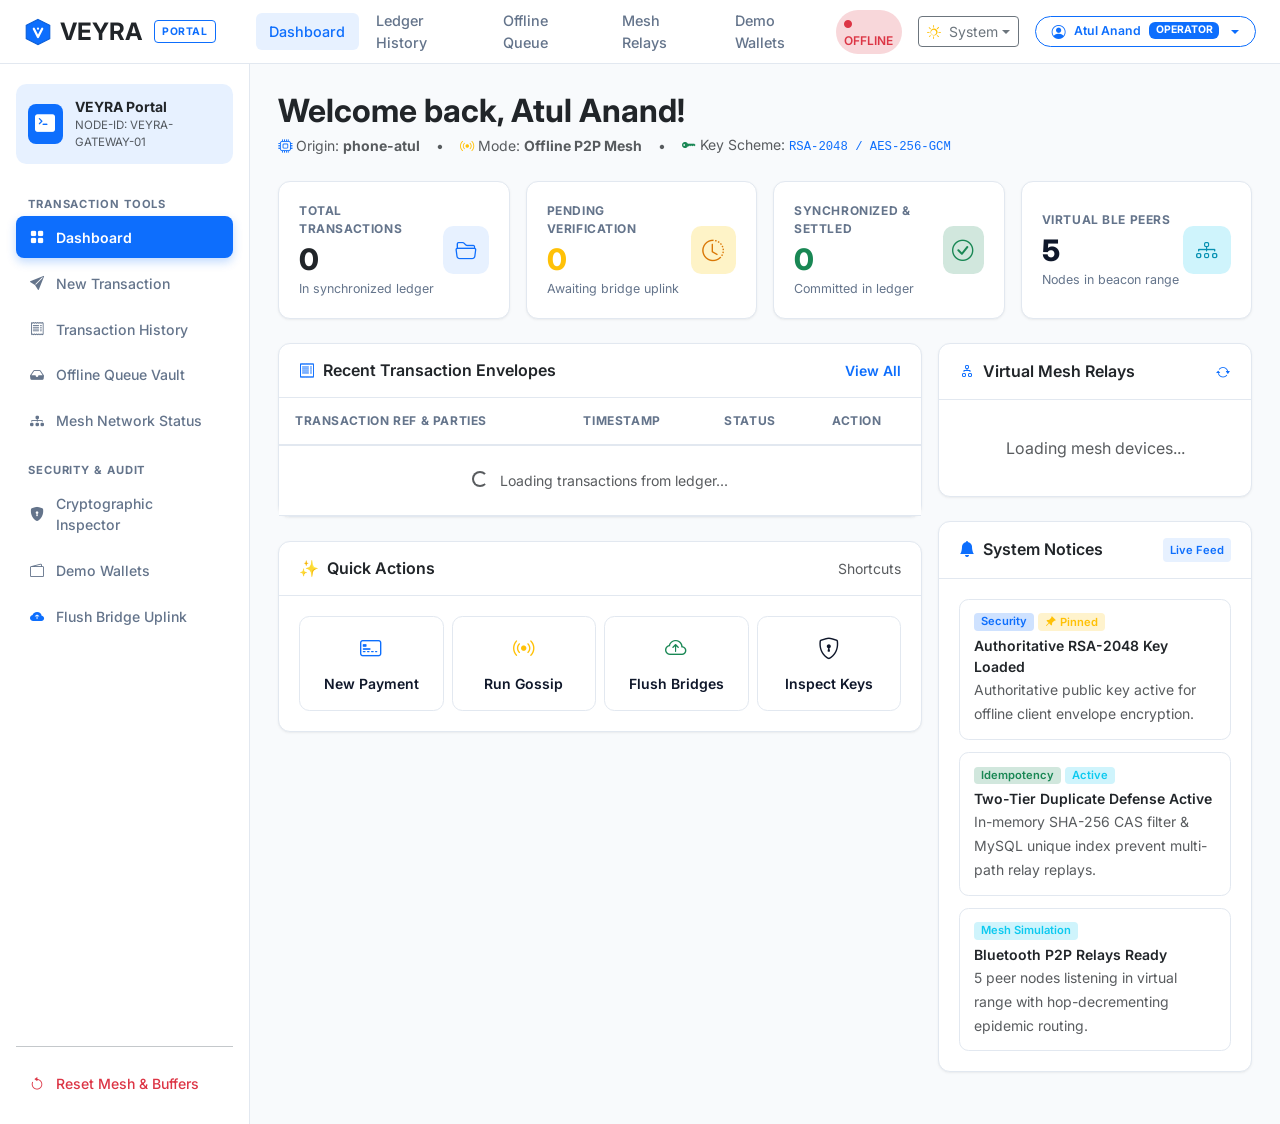
==== commit 4de6b711: "refactor: update demo user profiles and node mappings from alice to atul across tests, backend, and " ====
--- a/backend-php/public/index.html
+++ b/backend-php/public/index.html
@@ -86,13 +86,13 @@
       <div class="dropdown">
         <button class="btn btn-sm btn-outline-primary dropdown-toggle d-flex align-items-center gap-2 rounded-pill px-3 py-1" type="button" id="operatorDropdownBtn" data-bs-toggle="dropdown" aria-expanded="false">
           <i class="bi bi-person-circle"></i>
-          <span class="fw-semibold small">Alice Sharma</span>
+          <span class="fw-semibold small">Atul Anand</span>
           <span class="badge bg-primary text-white" style="font-size:0.65rem">OPERATOR</span>
         </button>
         <ul class="dropdown-menu dropdown-menu-end shadow-sm" aria-labelledby="operatorDropdownBtn">
           <li><h6 class="dropdown-header">Active Terminal</h6></li>
-          <li><span class="dropdown-item-text small text-muted font-monospace">Node: phone-alice</span></li>
-          <li><span class="dropdown-item-text small text-muted">VPA: alice@demo</span></li>
+          <li><span class="dropdown-item-text small text-muted font-monospace">Node: phone-atul</span></li>
+          <li><span class="dropdown-item-text small text-muted">VPA: atul@demo</span></li>
           <li><hr class="dropdown-divider"></li>
           <li><a class="dropdown-item" href="#" data-view-target="wallets"><i class="bi bi-wallet2 me-2"></i>Manage Wallets</a></li>
           <li><a class="dropdown-item" href="#" data-view-target="crypto"><i class="bi bi-shield-check me-2"></i>Key Infrastructure</a></li>
@@ -185,9 +185,9 @@
 
         
         <div class="mb-4">
-          <h2 class="fw-bold tracking-tight mb-1 text-body">Welcome back, Alice Sharma!</h2>
+          <h2 class="fw-bold tracking-tight mb-1 text-body">Welcome back, Atul Anand!</h2>
           <div class="d-flex flex-wrap align-items-center gap-3 text-muted small">
-            <span><i class="bi bi-cpu text-primary me-1"></i>Origin: <strong>phone-alice</strong></span>
+            <span><i class="bi bi-cpu text-primary me-1"></i>Origin: <strong>phone-atul</strong></span>
             <span>&bull;</span>
             <span><i class="bi bi-broadcast text-warning me-1"></i>Mode: <strong>Offline P2P Mesh</strong></span>
             <span>&bull;</span>
@@ -475,7 +475,7 @@
               <div class="d-flex align-items-center gap-2 mb-2">
                 <i class="bi bi-phone text-primary fs-4"></i>
                 <div>
-                  <h6 class="mb-0 fw-bold">phone-alice (Origin)</h6>
+                  <h6 class="mb-0 fw-bold">phone-atul (Origin)</h6>
                   <small class="text-muted">Status: Offline Sender Node</small>
                 </div>
               </div>
@@ -640,7 +640,7 @@
 
             <div class="alert alert-secondary py-2 small mb-0">
               <i class="bi bi-info-circle me-1 text-primary"></i>
-              Payment will be sealed into an AES-256-GCM envelope and injected into virtual node <code>phone-alice</code>.
+              Payment will be sealed into an AES-256-GCM envelope and injected into virtual node <code>phone-atul</code>.
             </div>
           </div>
           <div class="modal-footer border-top border-secondary-subtle">
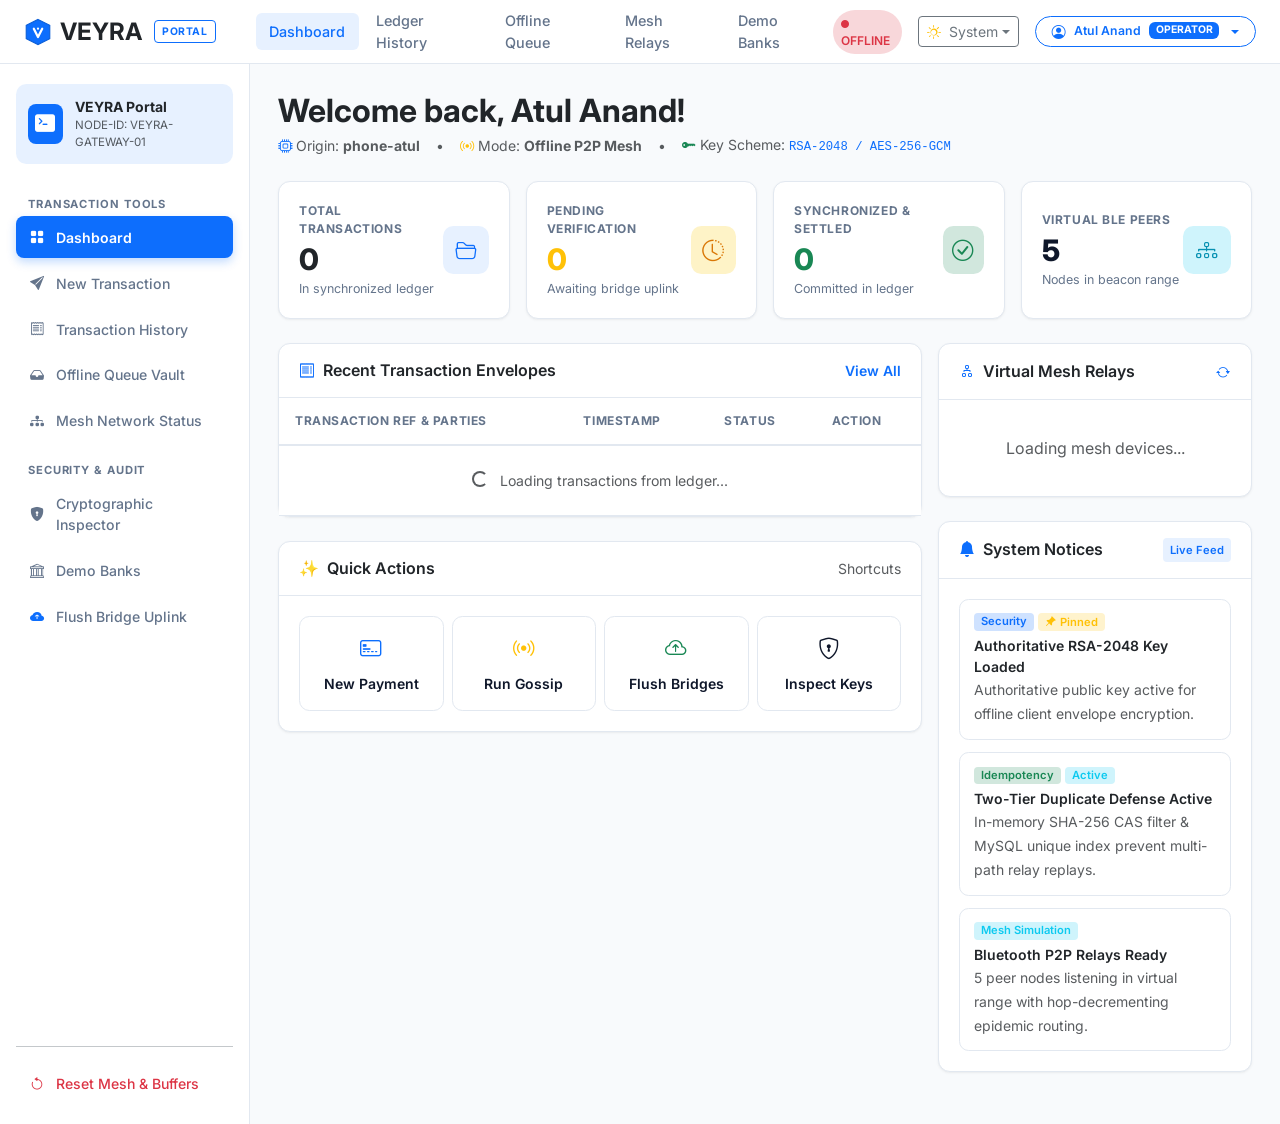
==== commit d2f38311: "refactor: rename terminology from wallets to bank accounts across services, tests, docs, and UI" ====
--- a/backend-php/public/index.html
+++ b/backend-php/public/index.html
@@ -44,7 +44,7 @@
         <a href="#" class="veyra-nav-link" data-view-target="transactions">Ledger History</a>
         <a href="#" class="veyra-nav-link" data-view-target="queue">Offline Queue</a>
         <a href="#" class="veyra-nav-link" data-view-target="mesh">Mesh Relays</a>
-        <a href="#" class="veyra-nav-link" data-view-target="wallets">Demo Wallets</a>
+        <a href="#" class="veyra-nav-link" data-view-target="banks">Demo Banks</a>
       </nav>
     </div>
 
@@ -94,7 +94,7 @@
           <li><span class="dropdown-item-text small text-muted font-monospace">Node: phone-atul</span></li>
           <li><span class="dropdown-item-text small text-muted">VPA: atul@demo</span></li>
           <li><hr class="dropdown-divider"></li>
-          <li><a class="dropdown-item" href="#" data-view-target="wallets"><i class="bi bi-wallet2 me-2"></i>Manage Wallets</a></li>
+          <li><a class="dropdown-item" href="#" data-view-target="banks"><i class="bi bi-bank me-2"></i>Manage Banks</a></li>
           <li><a class="dropdown-item" href="#" data-view-target="crypto"><i class="bi bi-shield-check me-2"></i>Key Infrastructure</a></li>
         </ul>
       </div>
@@ -159,8 +159,8 @@
             </a>
           </li>
           <li class="sidebar-item">
-            <a href="#" class="sidebar-link" data-view-target="wallets">
-              <i class="bi bi-wallet2"></i> Demo Wallets
+            <a href="#" class="sidebar-link" data-view-target="banks">
+              <i class="bi bi-bank"></i> Demo Banks
             </a>
           </li>
           <li class="sidebar-item">
@@ -511,10 +511,10 @@
         </div>
       </div>
 
-      <div class="view-pane d-none" id="view-wallets">
+      <div class="view-pane d-none" id="view-banks">
         <div class="d-flex justify-content-between align-items-center mb-4">
           <div>
-            <h3 class="fw-bold text-body mb-1">Synthetic Demo Wallets</h3>
+            <h3 class="fw-bold text-body mb-1">Synthetic Demo Banks</h3>
             <p class="text-muted small mb-0">Persistent account balances synchronized between MySQL and Java memory.</p>
           </div>
           <button class="btn btn-sm btn-outline-primary" onclick="VeyraApp.loadAccounts()">
@@ -531,11 +531,11 @@
                   <th>VPA ADDRESS</th>
                   <th>ACCOUNT NUMBER</th>
                   <th>AVAILABLE BALANCE</th>
-                  <th>WALLET STATUS</th>
+                  <th>BANK STATUS</th>
                   <th>VERSION (LOCK)</th>
                 </tr>
               </thead>
-              <tbody id="walletsTableBody">
+              <tbody id="banksTableBody">
                 <tr><td colspan="6" class="text-center text-muted py-4">Loading accounts...</td></tr>
               </tbody>
             </table>
@@ -603,14 +603,14 @@
         <form id="modalPaymentForm">
           <div class="modal-body">
             <div class="mb-3">
-              <label class="form-label small fw-semibold" for="modalTxSender">Sender Wallet (Paying Device)</label>
+              <label class="form-label small fw-semibold" for="modalTxSender">Sender Bank Account (Paying Device)</label>
               <select class="form-select" id="modalTxSender" required>
                 <option value="">Loading demo accounts...</option>
               </select>
             </div>
 
             <div class="mb-3">
-              <label class="form-label small fw-semibold" for="modalTxReceiver">Recipient Wallet (Beneficiary)</label>
+              <label class="form-label small fw-semibold" for="modalTxReceiver">Recipient Bank Account (Beneficiary)</label>
               <select class="form-select" id="modalTxReceiver" required>
                 <option value="">Loading demo accounts...</option>
               </select>
@@ -673,11 +673,11 @@
             <span id="dtlTxStatus">--</span>
           </div>
           <div class="d-flex justify-content-between mb-2">
-            <span class="text-muted">Sender Wallet:</span>
+            <span class="text-muted">Sender Bank Account:</span>
             <span class="fw-semibold" id="dtlSender">--</span>
           </div>
           <div class="d-flex justify-content-between mb-2">
-            <span class="text-muted">Recipient Wallet:</span>
+            <span class="text-muted">Recipient Bank Account:</span>
             <span class="fw-semibold" id="dtlReceiver">--</span>
           </div>
           <div class="d-flex justify-content-between mb-2">
